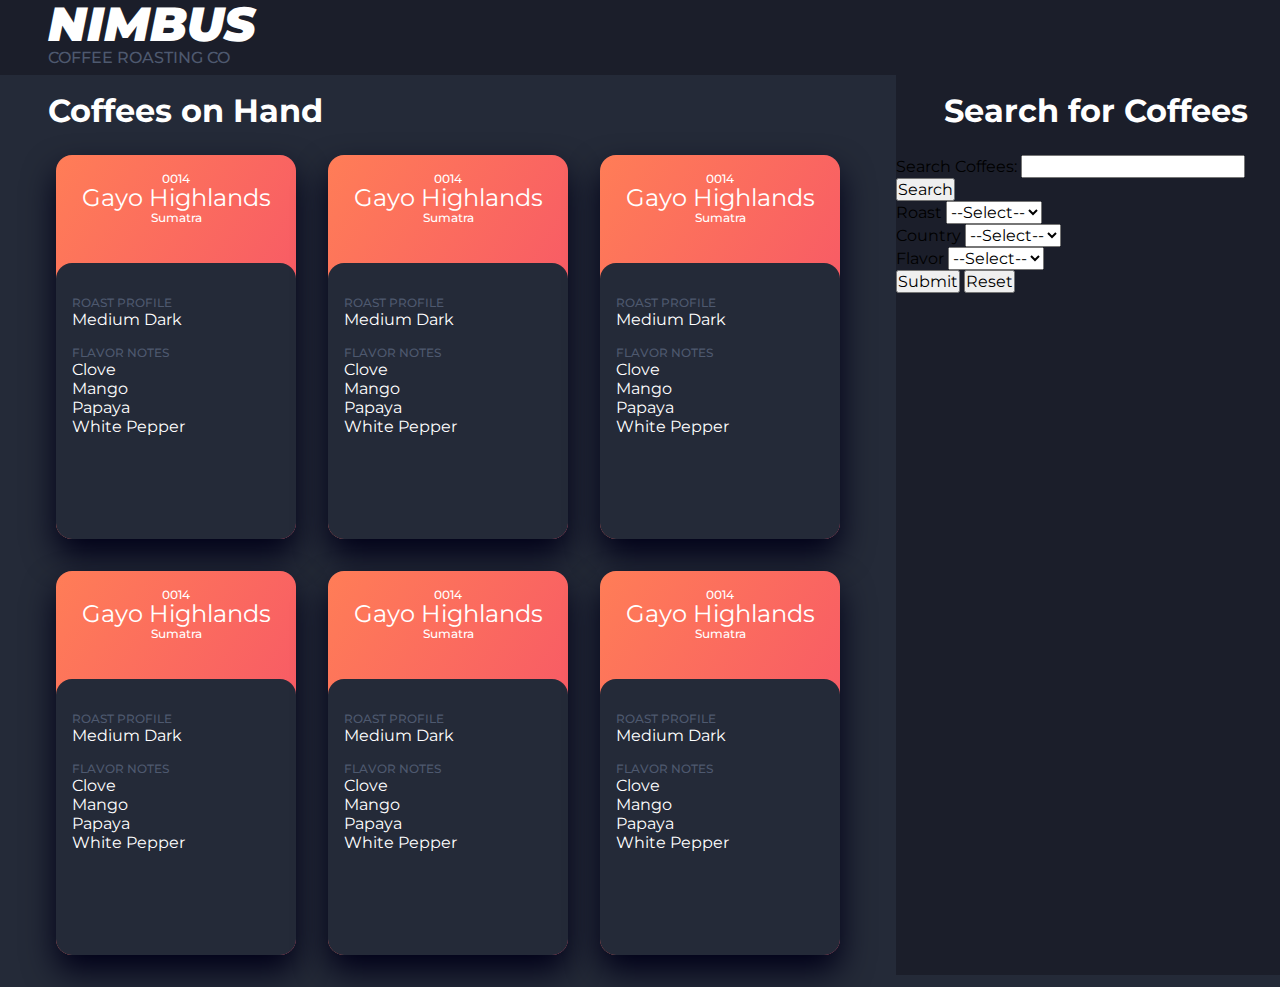
==== layout-test.html @ 67260d27 "Finally figured out the grid issue. or at least a way to display it how i want it." ====
<!DOCTYPE html>
<html lang="en">
<head>
  <meta charset="UTF-8">
  <title>Layout Test</title>
  <link rel="stylesheet" href="style.css">
  <link rel="preconnect" href="https://fonts.googleapis.com">
  <link rel="preconnect" href="https://fonts.gstatic.com" crossorigin>
  <link href="https://fonts.googleapis.com/css2?family=Montserrat:ital,wght@0,100;0,200;0,300;0,400;0,500;0,600;0,700;0,800;0,900;1,100;1,200;1,300;1,400;1,500;1,600;1,700;1,800;1,900&display=swap" rel="stylesheet">
</head>
<body>
<header>
  <div id="company-name">NIMBUS</div>
  <div id="company-tagline">COFFEE ROASTING CO</div>
</header>

<main>
  <section id="main-body">
    <h1>Coffees on Hand</h1>
    <div id="coffee-tiles">
      <!-- JS file inserts coffee tiles here -->
      <article class="coffee">
        <section class="coffee-main">
          <p class="coffee-id">0014</p>
          <p class="coffee-name">Gayo Highlands</p>
          <p class="coffee-id">Sumatra</p>
        </section>
        <section class="coffee-info">
          <p class="coffee-label"> ROAST PROFILE </p>
          <p>Medium Dark</p>
          <p class="coffee-label"> FLAVOR NOTES </p>
          <p>Clove</p>
          <p>Mango</p>
          <p>Papaya</p>
          <p>White Pepper</p>
        </section>
      </article>
      <article class="coffee">
        <section class="coffee-main">
          <p class="coffee-id">0014</p>
          <p class="coffee-name">Gayo Highlands</p>
          <p class="coffee-id">Sumatra</p>
        </section>
        <section class="coffee-info">
          <p class="coffee-label"> ROAST PROFILE </p>
          <p>Medium Dark</p>
          <p class="coffee-label"> FLAVOR NOTES </p>
          <p>Clove</p>
          <p>Mango</p>
          <p>Papaya</p>
          <p>White Pepper</p>
        </section>
      </article>
      <article class="coffee">
        <section class="coffee-main">
          <p class="coffee-id">0014</p>
          <p class="coffee-name">Gayo Highlands</p>
          <p class="coffee-id">Sumatra</p>
        </section>
        <section class="coffee-info">
          <p class="coffee-label"> ROAST PROFILE </p>
          <p>Medium Dark</p>
          <p class="coffee-label"> FLAVOR NOTES </p>
          <p>Clove</p>
          <p>Mango</p>
          <p>Papaya</p>
          <p>White Pepper</p>
        </section>
      </article>
      <article class="coffee">
        <section class="coffee-main">
          <p class="coffee-id">0014</p>
          <p class="coffee-name">Gayo Highlands</p>
          <p class="coffee-id">Sumatra</p>
        </section>
        <section class="coffee-info">
          <p class="coffee-label"> ROAST PROFILE </p>
          <p>Medium Dark</p>
          <p class="coffee-label"> FLAVOR NOTES </p>
          <p>Clove</p>
          <p>Mango</p>
          <p>Papaya</p>
          <p>White Pepper</p>
        </section>
      </article>
      <article class="coffee">
        <section class="coffee-main">
          <p class="coffee-id">0014</p>
          <p class="coffee-name">Gayo Highlands</p>
          <p class="coffee-id">Sumatra</p>
        </section>
        <section class="coffee-info">
          <p class="coffee-label"> ROAST PROFILE </p>
          <p>Medium Dark</p>
          <p class="coffee-label"> FLAVOR NOTES </p>
          <p>Clove</p>
          <p>Mango</p>
          <p>Papaya</p>
          <p>White Pepper</p>
        </section>
      </article>
      <article class="coffee">
        <section class="coffee-main">
          <p class="coffee-id">0014</p>
          <p class="coffee-name">Gayo Highlands</p>
          <p class="coffee-id">Sumatra</p>
        </section>
        <section class="coffee-info">
          <p class="coffee-label"> ROAST PROFILE </p>
          <p>Medium Dark</p>
          <p class="coffee-label"> FLAVOR NOTES </p>
          <p>Clove</p>
          <p>Mango</p>
          <p>Papaya</p>
          <p>White Pepper</p>
        </section>
      </article>
    </div>
  </section>
  <section id="search-and-add-coffees">
    <h1>
      Search for Coffees
    </h1>
    <label for="coffeeSearch">Search Coffees:</label>
    <input type="search" id="coffeeSearch" name="coffeeSearch">
    <button id="button-search">Search</button>
    <div>
      <label for="roast-selection">Roast</label>
      <select id="roast-selection">
        <option selected>--Select--</option>
      </select>
    </div>
    <div>
      <label for="country-selection">Country</label>
      <select id="country-selection">
        <option selected>--Select--</option>
      </select>
    </div>
    <div>
      <label for="flavor-selection">Flavor</label>
      <select id="flavor-selection">
        <option selected>--Select--</option>
      </select>
    </div>
    <button id="button-submit">Submit</button>
    <button id="button-reset">Reset</button>
  </section>
</main>
</body>
</html>
---- style.css ----
:root {
    /* established color palette */
    --color-primary: #242A38;
    --color-primary-light: #4E596F;
    --color-primary-dark: #1b1e2a;
    --color-primary-dark2: #171A25;
    --color-accent: linear-gradient(to bottom right, #ff7d57, #F44B6C);
    --color-white: #fff;

    /* established font family, font weights, and font sizes */
    --ff-primary: 'Montserrat', sans-serif;
    --ff-heading: var(--ff-primary);
    --ff-body: var(--ff-primary);

    --fw-light: 300;
    --fw-medium: 500;
    --fw-bold: 700;
    --fw-logo: 900;

    --fs-300: .75rem;
    --fs-400: 1rem;
    --fs-500: 1.5rem;
    --fs-600: 2rem;
    --fs-700: 3rem;

    --fs-logo : var(--fs-700);
    --fs-tagline: var(--fs-400);
    --fs-coffe-name: var(--fs-500);
    --fs-coffee-attributes: var(--fs-300);
    --fs-coffee-properties: var(--fs-400);
    --fs-header: var(--fs-600);
    --fs-button: var(--fs-300);
    --fs-search-text: var(--fs-300);

}
*,
*::before,
*::after {
    box-sizing: border-box;
}
* {
    padding: 0;
    margin: 0;
    font: inherit;
}

ul {
    list-style-type: none;
}
h1 {
    color: var(--color-white);
    font-weight: var(--fw-bold);
    font-size: var(--fs-header);
    margin: 1rem 0 0 3rem;
    height: 4rem;
}
body {
    background: var(--color-primary);
    font-family: var(--ff-primary);
}
.coffee{
    height: 24rem;
    width: 15rem;
    color: var(--color-white);
    background-image: var(--color-accent);
    border-radius: 1rem;
    text-align: center;
    box-shadow: 0 1rem 2rem #010118;
    display: grid;
    grid-template-rows: 25% 75%;
    padding-top: 1rem;
    margin: 0 1rem 2rem 1rem;
}
.coffee-main {

}

.coffee-info {
    width: 15rem;
    color: var(--color-white);
    background: var(--color-primary);
    text-align: left;
    border-radius: 1rem;
    padding:1rem 1rem;

}
.coffee-label {
    color: var(--color-primary-light);
    font-size: var(--fs-coffee-attributes);
    font-weight: var(--fw-medium);
    padding-top: 1rem;
}
.coffee-name {
    font-size: var(--fs-coffe-name);
    line-height: 1;
}
.coffee-id {
    font-size: var(--fs-coffee-attributes);
    font-weight: var(--fw-medium);
}
li{
    font-size: var(--fs-coffee-properties);
    font-weight: var(--fw-bold);
}

/* -----------------------------------------------------------*/
/* Page layout and grids */
/* -----------------------------------------------------------*/
html, body {
    height:100%;
}
/*Body is, or should be split to header and main horizontally*/
body {


}

/*header is a solid horizontal stripe, contains company word-mark */
header {
    background: var(--color-primary-dark);
    height: 75px;
}
#company-name {
    font-size: var(--fs-logo);
    font-weight: var(--fw-logo);
    font-style: italic;
    color: var(--color-white);
    margin-left: 3rem;
    line-height: 1;
}
#company-tagline {
    font-size: var(--fs-tagline);
    font-weight: var(--fw-medium);
    color: var(--color-primary-light);
    margin-left: 3rem;
}

/*main is split into 2 sections vertically: main-body and search-and-add-coffees */
main {
    display: grid;
    grid-auto-flow: column;
    grid-template-columns: 7fr 3fr;
}
#main-body {
}

#search-and-add-coffees {
    background: var(--color-primary-dark);
    height: 100vh;
}

/* main-body is split into 2 sections horizontally h1 and coffee-tiles */
#coffee-tiles {
    display: flex;
    flex-wrap: wrap;
    justify-content: center;
}
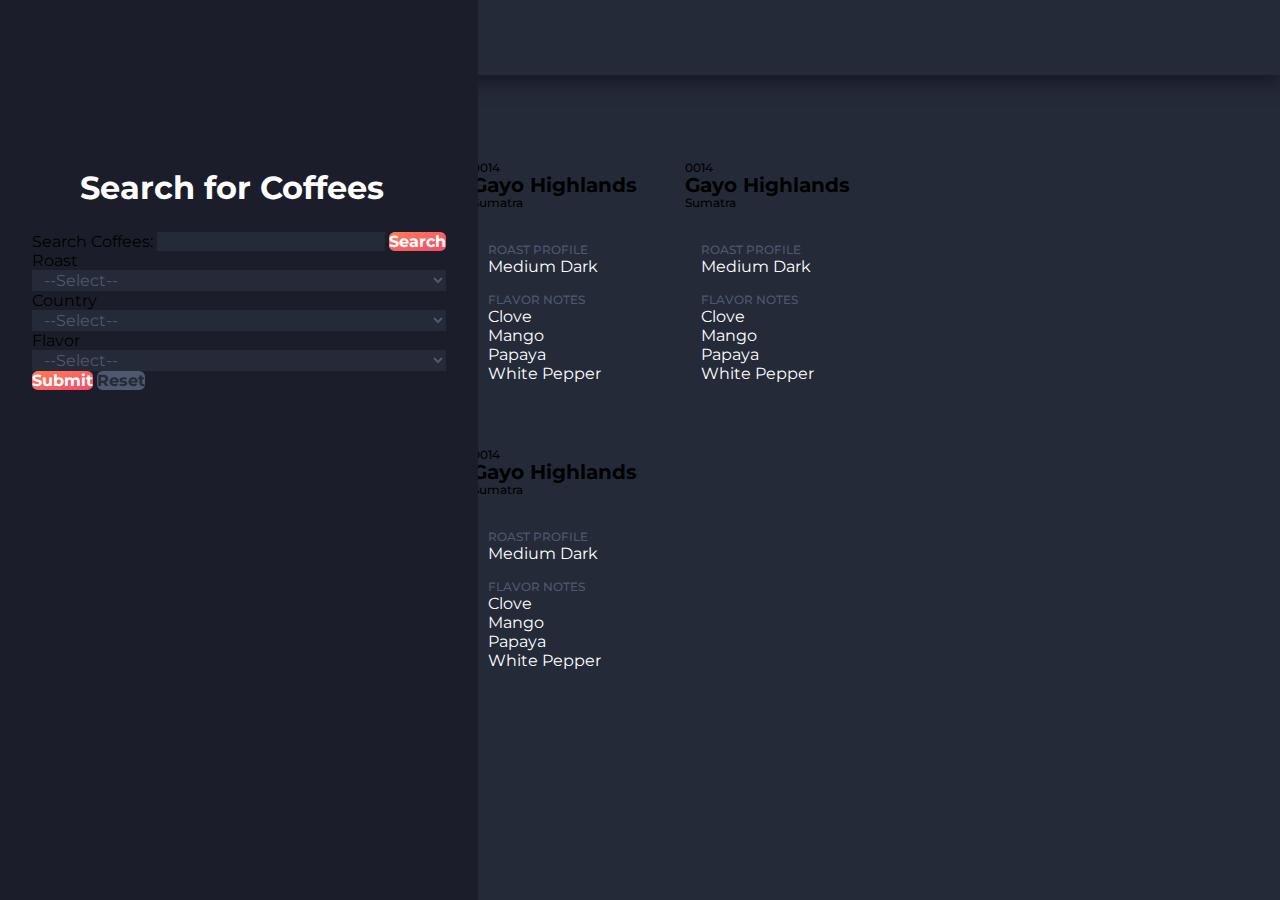
==== commit 309d75aa: "started with the html first. renamed things to make more sense. names are a bit long, but i believe " ====
--- a/layout-test.html
+++ b/layout-test.html
@@ -15,9 +15,9 @@
 </header>
 
 <main>
-  <section id="main-body">
+  <section id="tile-board">
     <h1>Coffees on Hand</h1>
-    <div id="coffee-tiles">
+    <div id="tile-collection">
       <!-- JS file inserts coffee tiles here -->
       <article class="coffee">
         <section class="coffee-main">
@@ -117,28 +117,28 @@
       </article>
     </div>
   </section>
-  <section id="search-and-add-coffees">
+  <section id="sidebar">
     <h1>
       Search for Coffees
     </h1>
     <label for="coffeeSearch">Search Coffees:</label>
-    <input type="search" id="coffeeSearch" name="coffeeSearch">
+    <input type="search" id="input-search" name="coffeeSearch">
     <button id="button-search">Search</button>
     <div>
       <label for="roast-selection">Roast</label>
-      <select id="roast-selection">
+      <select id="selector-roast-profile">
         <option selected>--Select--</option>
       </select>
     </div>
     <div>
       <label for="country-selection">Country</label>
-      <select id="country-selection">
+      <select id="selector-coffee-origin">
         <option selected>--Select--</option>
       </select>
     </div>
     <div>
       <label for="flavor-selection">Flavor</label>
-      <select id="flavor-selection">
+      <select id="selector-flavor-note">
         <option selected>--Select--</option>
       </select>
     </div>
--- a/style.css
+++ b/style.css
@@ -4,7 +4,8 @@
     --color-primary-light: #4E596F;
     --color-primary-dark: #1b1e2a;
     --color-primary-dark2: #171A25;
-    --color-accent: linear-gradient(to bottom right, #ff7d57, #F44B6C);
+    --color-accent-gradient: linear-gradient(to bottom right, #ff7d57, #F44B6C);
+    --color-accent: #ff7d57;
     --color-white: #fff;
 
     /* established font family, font weights, and font sizes */
@@ -19,17 +20,18 @@
 
     --fs-300: .75rem;
     --fs-400: 1rem;
+    --fs-450: 1.25rem;
     --fs-500: 1.5rem;
     --fs-600: 2rem;
     --fs-700: 3rem;
 
     --fs-logo : var(--fs-700);
     --fs-tagline: var(--fs-400);
-    --fs-coffe-name: var(--fs-500);
+    --fs-coffe-name: var(--fs-450);
     --fs-coffee-attributes: var(--fs-300);
     --fs-coffee-properties: var(--fs-400);
     --fs-header: var(--fs-600);
-    --fs-button: var(--fs-300);
+    --fs-button: var(--fs-400);
     --fs-search-text: var(--fs-300);
 
 }
@@ -53,30 +55,40 @@
     font-size: var(--fs-header);
     margin: 1rem 0 0 3rem;
     height: 4rem;
+    user-select: none;
+}
+h2 {
+    color: var(--color-white);
+    font-weight: var(--fw-bold);
+    font-size: var(--fs-450);
+    height: 2.25rem;
+    user-select: none;
 }
 body {
     background: var(--color-primary);
     font-family: var(--ff-primary);
 }
-.coffee{
-    height: 24rem;
+.coffee-tile{
+    height: 22rem;
     width: 15rem;
     color: var(--color-white);
-    background-image: var(--color-accent);
+    background-image: var(--color-accent-gradient);
     border-radius: 1rem;
     text-align: center;
-    box-shadow: 0 1rem 2rem #010118;
+    box-shadow: 0 .5rem 1rem var(--color-primary-dark2);
     display: grid;
     grid-template-rows: 25% 75%;
+    align-content: center;
     padding-top: 1rem;
-    margin: 0 1rem 2rem 1rem;
-}
-.coffee-main {
-
+    transition: transform 0.25s ease-in-out;
+}
+.coffee-tile:hover {
+    transform: scale(1.1);
+    border: .25rem solid var(--color-accent);
 }
 
 .coffee-info {
-    width: 15rem;
+    width: 100%;
     color: var(--color-white);
     background: var(--color-primary);
     text-align: left;
@@ -92,6 +104,7 @@
 }
 .coffee-name {
     font-size: var(--fs-coffe-name);
+    font-weight: var(--fw-bold);
     line-height: 1;
 }
 .coffee-id {
@@ -111,14 +124,21 @@
 }
 /*Body is, or should be split to header and main horizontally*/
 body {
-
+display: grid;
+    grid-auto-flow: column;
+    grid-template-columns: 7fr 3fr;
 
 }
 
 /*header is a solid horizontal stripe, contains company word-mark */
 header {
-    background: var(--color-primary-dark);
+    background: var(--color-primary);
     height: 75px;
+    width: 100%;
+    box-shadow: 0 .5rem 1rem var(--color-primary-dark2);
+    position: fixed;
+    user-select: none;
+    z-index: 1;
 }
 #company-name {
     font-size: var(--fs-logo);
@@ -132,28 +152,181 @@
     font-size: var(--fs-tagline);
     font-weight: var(--fw-medium);
     color: var(--color-primary-light);
+    letter-spacing: .08rem;
     margin-left: 3rem;
 }
 
 /*main is split into 2 sections vertically: main-body and search-and-add-coffees */
 main {
     display: grid;
-    grid-auto-flow: column;
-    grid-template-columns: 7fr 3fr;
-}
-#main-body {
-}
-
-#search-and-add-coffees {
+    grid-auto-flow: row;
+}
+#tile-board {
+    padding-top: 5rem;
+}
+
+#sidebar {
+    position: fixed;
     background: var(--color-primary-dark);
     height: 100vh;
+    padding: 9.5rem 2rem;
+    z-index: 2;
 }
 
 /* main-body is split into 2 sections horizontally h1 and coffee-tiles */
-#coffee-tiles {
+#tile-collection {
     display: flex;
     flex-wrap: wrap;
     justify-content: center;
-}
-
-
+    gap: 3rem;
+}
+
+
+button {
+    background-image: var(--color-accent-gradient);
+    border-radius: .35rem;
+    border: none;
+    color: var(--color-white);
+    font-size: var(--fs-button);
+    font-weight: var(--fw-bold);
+}
+button:hover {
+    color: var(--color-primary-dark);
+}
+select {
+    background: var(--color-primary);
+    color: var(--color-primary-light);
+    border: none;
+    padding-left: .5rem;
+}
+
+textarea {
+    background: var(--color-primary);
+    border: none;
+    color: var(--color-primary-light);
+    padding-left: .5rem;
+    resize: none;
+}
+input[type="text"], input[type="search"]{
+    background: var(--color-primary);
+    border: none;
+    color: var(--color-accent);
+    padding-left: .5rem;
+}
+input[type="text"]::placeholder, input[type="search"]::placeholder{
+    color: var(--color-primary-light);
+}
+
+/*
+BROWSE COFFEES SECTION GRID
+ */
+#browse-coffees-section {
+    display: grid;
+    grid-template: repeat(6, 1fr) / auto;
+    height: 20%;
+    margin-bottom: 10rem;
+    gap: .5rem;
+    padding: .25rem;
+}
+#input-search {
+    grid-column: 1/6;
+    grid-row: 1;
+}
+#button-search {
+    grid-column: 6;
+    grid-row: 1;
+}
+#roast-profile-selector-box {
+    grid-column: span 6;
+    grid-row: 2;
+}
+#selector-roast-profile {
+    width: 100%;
+    height: 100%;
+}
+#coffee-origin-selector-box {
+    grid-column: span 3;
+    grid-row: 3;
+}
+#selector-coffee-origin {
+    width: 100%;
+    height: 100%;
+}
+
+#flavor-note-selector-box {
+    grid-column: span 3;
+    grid-row: 3;
+}
+#selector-flavor-note {
+    width: 100%;
+    height: 100%;
+}
+
+#button-reset {
+    grid-column: 1/4;
+    grid-row: 4;
+    color: var(--color-primary);
+    background: var(--color-primary-light);
+}
+#button-submit {
+    grid-column: 4/7;
+    grid-row: 4;
+}
+
+/*
+ADD COFFEES SECTION GRID
+*/
+#add-coffees-section {
+    display: grid;
+    grid-template: repeat(6, 1fr) / auto;
+    height: 22.5%;
+    margin-bottom: 10rem;
+    gap: .5rem;
+    padding: .25rem;
+}
+
+#add-coffee-input-box {
+    grid-column: 1/7;
+    grid-row: 1;
+}
+#input-add-coffee {
+    width: 100%;
+    height: 100%;
+}
+#add-coffee-origin-selector-box {
+    grid-column: span 3;
+    grid-row: 2;
+}
+#add-coffee-origin-selection{
+    width: 100%;
+    height: 100%;
+}
+#add-coffee-roast-profile-selector-box {
+    grid-column: span 3;
+    grid-row: 2;
+}
+#selector-add-coffee-roast-profile {
+    width: 100%;
+    height: 100%;
+}
+#add-coffee-flavor-notes-box {
+    grid-column: 1/7;
+    grid-row: 3/4;
+
+}
+#input-add-coffee-flavor-notes {
+    height: 100%;
+    width: 100%;
+}
+#button-add-coffee {
+    grid-column: 4/7;
+    grid-row: 4;
+    height: 100%;
+}
+
+
+
+
+
+
+
